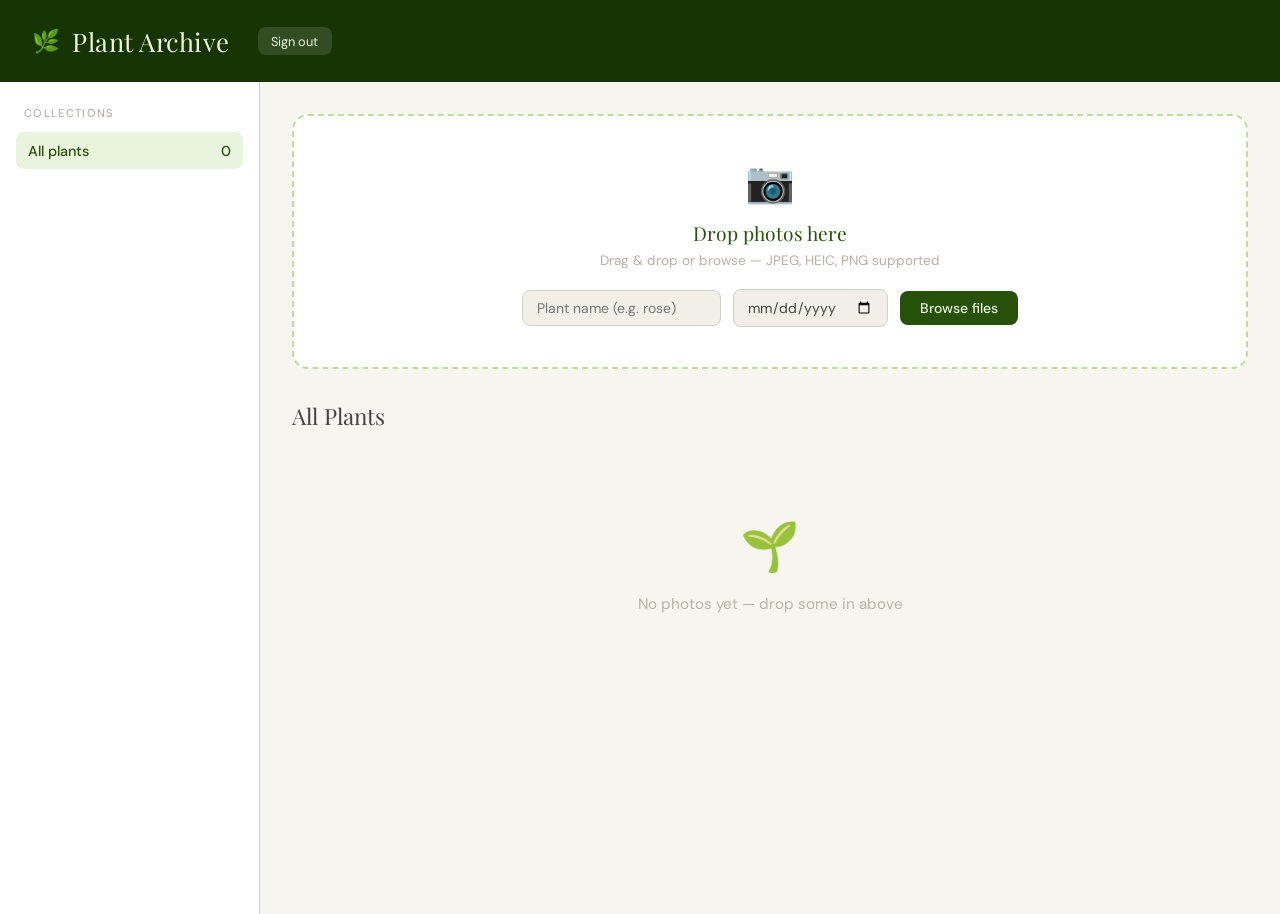
==== static/index.html @ 4b5dc982 "Create plant website - Created website that reads photo metadata, specifically exif data and determi" ====
<!DOCTYPE html>
<html lang="en">
<head>
  <meta charset="UTF-8" />
  <meta name="viewport" content="width=device-width, initial-scale=1.0" />
  <title>Plant Archive</title>
  <link rel="preconnect" href="https://fonts.googleapis.com">
  <link href="https://fonts.googleapis.com/css2?family=Playfair+Display:wght@400;500&family=DM+Sans:wght@300;400;500&display=swap" rel="stylesheet">
  <style>
    *, *::before, *::after { box-sizing: border-box; margin: 0; padding: 0; }

    :root {
      --green-50: #EAF3DE;
      --green-100: #C0DD97;
      --green-200: #97C459;
      --green-600: #3B6D11;
      --green-800: #27500A;
      --green-900: #173404;
      --amber-50: #FAEEDA;
      --amber-400: #BA7517;
      --gray-50: #F1EFE8;
      --gray-100: #D3D1C7;
      --gray-200: #B4B2A9;
      --gray-600: #5F5E5A;
      --gray-800: #444441;
      --teal-50: #E1F5EE;
      --teal-600: #0F6E56;
      --teal-800: #085041;
    }

    body {
      font-family: 'DM Sans', sans-serif;
      background: #f7f5f0;
      color: var(--gray-800);
      min-height: 100vh;
    }

    header {
      background: var(--green-900);
      padding: 1.5rem 2rem;
      display: flex;
      align-items: center;
      gap: 1rem;
    }

    header h1 {
      font-family: 'Playfair Display', serif;
      font-size: 1.6rem;
      font-weight: 400;
      color: var(--green-50);
      letter-spacing: 0.02em;
    }

    header .leaf {
      font-size: 1.4rem;
    }

    .layout {
      display: grid;
      grid-template-columns: 260px 1fr;
      min-height: calc(100vh - 68px);
    }

    /* Sidebar */
    .sidebar {
      background: white;
      border-right: 1px solid var(--gray-100);
      padding: 1.5rem 1rem;
    }

    .sidebar h2 {
      font-size: 0.7rem;
      font-weight: 500;
      letter-spacing: 0.12em;
      text-transform: uppercase;
      color: var(--gray-200);
      padding: 0 0.5rem;
      margin-bottom: 0.75rem;
    }

    .plant-item {
      display: flex;
      align-items: center;
      justify-content: space-between;
      padding: 0.6rem 0.75rem;
      border-radius: 8px;
      cursor: pointer;
      transition: background 0.15s;
      font-size: 0.9rem;
    }

    .plant-item:hover { background: var(--green-50); }
    .plant-item.active { background: var(--green-50); color: var(--green-800); font-weight: 500; }

    .plant-item .count {
      font-size: 0.75rem;
      color: var(--gray-200);
      background: var(--gray-50);
      padding: 2px 8px;
      border-radius: 20px;
    }

    .plant-item.active .count {
      background: var(--green-100);
      color: var(--green-800);
    }

    .all-btn {
      width: 100%;
      text-align: left;
      display: flex;
      align-items: center;
      justify-content: space-between;
      padding: 0.6rem 0.75rem;
      border-radius: 8px;
      cursor: pointer;
      font-size: 0.9rem;
      font-weight: 500;
      background: none;
      border: none;
      color: var(--gray-800);
      font-family: inherit;
      margin-bottom: 0.5rem;
      transition: background 0.15s;
    }
    .all-btn:hover { background: var(--gray-50); }
    .all-btn.active { background: var(--green-50); color: var(--green-800); }

    /* Main content */
    .main {
      padding: 2rem;
    }

    /* Upload zone */
    .upload-section {
      background: white;
      border: 2px dashed var(--green-100);
      border-radius: 16px;
      padding: 2.5rem;
      text-align: center;
      margin-bottom: 2rem;
      transition: border-color 0.2s, background 0.2s;
      cursor: pointer;
    }

    .upload-section.dragover {
      border-color: var(--green-600);
      background: var(--green-50);
    }

    .upload-icon { font-size: 2.5rem; margin-bottom: 0.75rem; }

    .upload-section h3 {
      font-family: 'Playfair Display', serif;
      font-size: 1.2rem;
      font-weight: 400;
      color: var(--green-800);
      margin-bottom: 0.4rem;
    }

    .upload-section p {
      font-size: 0.85rem;
      color: var(--gray-200);
      margin-bottom: 1.25rem;
    }

    .upload-controls {
      display: flex;
      gap: 0.75rem;
      justify-content: center;
      flex-wrap: wrap;
      align-items: center;
    }

    .upload-controls input[type="text"],
    .upload-controls input[type="date"] {
      padding: 0.5rem 0.85rem;
      border: 1px solid var(--gray-100);
      border-radius: 8px;
      font-family: inherit;
      font-size: 0.875rem;
      color: var(--gray-800);
      background: var(--gray-50);
      outline: none;
      transition: border-color 0.15s;
    }

    .upload-controls input:focus { border-color: var(--green-200); background: white; }

    .upload-controls label.btn {
      padding: 0.5rem 1.25rem;
      background: var(--green-800);
      color: var(--green-50);
      border-radius: 8px;
      font-size: 0.875rem;
      font-weight: 500;
      cursor: pointer;
      transition: background 0.15s;
    }

    .upload-controls label.btn:hover { background: var(--green-900); }
    #file-input { display: none; }

    /* Date missing warning */
    .date-warning {
      display: none;
      background: var(--amber-50);
      border: 1px solid #EF9F27;
      border-radius: 8px;
      padding: 0.75rem 1rem;
      font-size: 0.85rem;
      color: var(--amber-400);
      margin-top: 0.75rem;
    }

    /* Toast */
    #toast {
      position: fixed;
      bottom: 2rem;
      right: 2rem;
      background: var(--green-800);
      color: var(--green-50);
      padding: 0.75rem 1.25rem;
      border-radius: 10px;
      font-size: 0.875rem;
      opacity: 0;
      transform: translateY(10px);
      transition: opacity 0.25s, transform 0.25s;
      pointer-events: none;
      z-index: 100;
      max-width: 320px;
    }

    #toast.show { opacity: 1; transform: translateY(0); }
    #toast.error { background: #A32D2D; }

    /* Photo grid */
    .grid-header {
      display: flex;
      align-items: baseline;
      gap: 1rem;
      margin-bottom: 1.25rem;
    }

    .grid-header h2 {
      font-family: 'Playfair Display', serif;
      font-size: 1.4rem;
      font-weight: 400;
      text-transform: capitalize;
    }

    .grid-header .meta {
      font-size: 0.8rem;
      color: var(--gray-200);
    }

    .photo-grid {
      display: grid;
      grid-template-columns: repeat(auto-fill, minmax(180px, 1fr));
      gap: 1rem;
    }

    .photo-card {
      background: white;
      border-radius: 12px;
      overflow: hidden;
      border: 1px solid var(--gray-100);
      transition: transform 0.15s, box-shadow 0.15s;
    }

    .photo-card:hover {
      transform: translateY(-2px);
      box-shadow: 0 6px 20px rgba(23, 52, 4, 0.1);
    }

    .photo-card img {
      width: 100%;
      aspect-ratio: 1;
      object-fit: cover;
      display: block;
    }

    .photo-card .photo-info {
      padding: 0.6rem 0.75rem;
    }

    .photo-card .photo-date {
      font-size: 0.8rem;
      font-weight: 500;
      color: var(--green-800);
    }

    .photo-card .photo-plant {
      font-size: 0.75rem;
      color: var(--gray-200);
      text-transform: capitalize;
      margin-top: 2px;
    }

    .no-exif-badge {
      display: inline-block;
      font-size: 0.65rem;
      background: var(--amber-50);
      color: var(--amber-400);
      border-radius: 4px;
      padding: 1px 6px;
      margin-top: 3px;
    }

    .empty-state {
      text-align: center;
      padding: 4rem 2rem;
      color: var(--gray-200);
    }

    .empty-state .icon { font-size: 3rem; margin-bottom: 1rem; }
    .empty-state p { font-size: 0.95rem; }

    /* Upload progress */
    .uploading-overlay {
      display: none;
      position: fixed;
      inset: 0;
      background: rgba(23,52,4,0.35);
      z-index: 200;
      align-items: center;
      justify-content: center;
    }

    .uploading-overlay.show { display: flex; }

    .uploading-box {
      background: white;
      border-radius: 16px;
      padding: 2rem 2.5rem;
      text-align: center;
      font-family: 'Playfair Display', serif;
      font-size: 1.1rem;
      color: var(--green-800);
    }

    .spinner {
      width: 32px;
      height: 32px;
      border: 3px solid var(--green-100);
      border-top-color: var(--green-600);
      border-radius: 50%;
      animation: spin 0.8s linear infinite;
      margin: 0 auto 1rem;
    }

    @keyframes spin { to { transform: rotate(360deg); } }
  </style>
</head>
<body>

<header>
  <div style="display:flex;align-items:center;gap:0.75rem;">
    <span class="leaf">🌿</span>
    <h1>Plant Archive</h1>
  </div>
  <div style="display:flex;align-items:center;gap:0.75rem;">
    <span id="username-display" style="font-size:0.8rem;color:rgba(234,243,222,0.6);"></span>
    <button onclick="doLogout()" style="background:rgba(255,255,255,0.12);border:none;color:#EAF3DE;padding:0.35rem 0.85rem;border-radius:8px;font-family:inherit;font-size:0.8rem;cursor:pointer;">Sign out</button>
  </div>
</header>

<div class="layout">
  <aside class="sidebar">
    <h2>Collections</h2>
    <button class="all-btn active" onclick="loadAll(this)">
      All plants <span id="total-count" class="count">0</span>
    </button>
    <div id="plant-list"></div>
  </aside>

  <main class="main">
    <!-- Upload zone -->
    <div class="upload-section" id="drop-zone">
      <div class="upload-icon">📷</div>
      <h3>Drop photos here</h3>
      <p>Drag & drop or browse — JPEG, HEIC, PNG supported</p>
      <div class="upload-controls">
        <input type="text" id="plant-input" placeholder="Plant name (e.g. rose)" />
        <input type="date" id="manual-date" title="Only needed if photo has no EXIF date" />
        <label class="btn" for="file-input">Browse files</label>
        <input type="file" id="file-input" multiple accept=".jpg,.jpeg,.png,.heic,.heif,.tiff" />
      </div>
      <div class="date-warning" id="date-warning">
        ⚠ No EXIF date found in one or more photos. Please set the date above before uploading.
      </div>
    </div>

    <!-- Gallery -->
    <div class="grid-header">
      <h2 id="gallery-title">All plants</h2>
      <span class="meta" id="gallery-meta"></span>
    </div>
    <div class="photo-grid" id="photo-grid"></div>
    <div class="empty-state" id="empty-state">
      <div class="icon">🌱</div>
      <p>No photos yet — drop some in above</p>
    </div>
  </main>
</div>

<!-- Upload spinner -->
<div class="uploading-overlay" id="uploading-overlay">
  <div class="uploading-box">
    <div class="spinner"></div>
    Processing photos...
  </div>
</div>

<div id="toast"></div>

<script>
  const dropZone = document.getElementById('drop-zone');
  const fileInput = document.getElementById('file-input');
  const plantInput = document.getElementById('plant-input');
  const manualDate = document.getElementById('manual-date');
  const photoGrid = document.getElementById('photo-grid');
  const emptyState = document.getElementById('empty-state');
  const plantList = document.getElementById('plant-list');
  const galleryTitle = document.getElementById('gallery-title');
  const galleryMeta = document.getElementById('gallery-meta');
  const totalCount = document.getElementById('total-count');
  const uploadingOverlay = document.getElementById('uploading-overlay');

  let currentPlantId = null;

  // ── Drag & drop ───────────────────────────────────────────────────────────
  dropZone.addEventListener('dragover', e => { e.preventDefault(); dropZone.classList.add('dragover'); });
  dropZone.addEventListener('dragleave', () => dropZone.classList.remove('dragover'));
  dropZone.addEventListener('drop', e => {
    e.preventDefault();
    dropZone.classList.remove('dragover');
    handleFiles(Array.from(e.dataTransfer.files));
  });

  fileInput.addEventListener('change', () => handleFiles(Array.from(fileInput.files)));

  // ── Upload handler ────────────────────────────────────────────────────────
  async function handleFiles(files) {
    const plant = plantInput.value.trim();
    if (!plant) { showToast('Please enter a plant name first', true); return; }
    if (!files.length) return;

    uploadingOverlay.classList.add('show');
    let successCount = 0;
    let noDateFiles = [];

    for (const file of files) {
      const formData = new FormData();
      formData.append('file', file);
      formData.append('plant', plant);
      if (manualDate.value) formData.append('date', manualDate.value);

      try {
        const res = await fetch('/api/upload', { method: 'POST', body: formData });
        const data = await res.json();

        if (res.status === 422 && data.error === 'no_date') {
          noDateFiles.push(file.name);
        } else if (data.success) {
          successCount++;
        } else {
          showToast(`Error: ${data.error}`, true);
        }
      } catch (err) {
        showToast('Upload failed — is the server running?', true);
      }
    }

    uploadingOverlay.classList.remove('show');

    if (noDateFiles.length) {
      document.getElementById('date-warning').style.display = 'block';
      showToast(`Set the date above and retry: ${noDateFiles.join(', ')}`, true);
    } else {
      document.getElementById('date-warning').style.display = 'none';
    }

    if (successCount) {
      showToast(`${successCount} photo${successCount > 1 ? 's' : ''} archived`);
      fileInput.value = '';
      await loadSidebar();
      if (currentPlantId) {
        loadPlantPhotos(currentPlantId, plant);
      } else {
        loadAll();
      }
    }
  }

  // ── Load sidebar plants ───────────────────────────────────────────────────
  async function loadSidebar() {
    const plants = await fetch('/api/plants').then(r => r.json());
    const total = plants.reduce((s, p) => s + p.photo_count, 0);
    totalCount.textContent = total;

    plantList.innerHTML = plants.map(p => `
      <div class="plant-item" onclick="loadPlantPhotos(${p.id}, '${p.name}', this)">
        <span>${p.name}</span>
        <span class="count">${p.photo_count}</span>
      </div>
    `).join('');
  }

  // ── Load all photos ───────────────────────────────────────────────────────
  async function loadAll(btn) {
    currentPlantId = null;
    galleryTitle.textContent = 'All plants';
    document.querySelectorAll('.plant-item').forEach(el => el.classList.remove('active'));
    document.querySelector('.all-btn').classList.add('active');

    const photos = await fetch('/api/photos').then(r => r.json());
    galleryMeta.textContent = `${photos.length} photo${photos.length !== 1 ? 's' : ''}`;
    renderPhotos(photos);
  }

  // ── Load photos for one plant ─────────────────────────────────────────────
  async function loadPlantPhotos(plantId, plantName, el) {
    currentPlantId = plantId;
    galleryTitle.textContent = plantName;
    document.querySelectorAll('.plant-item').forEach(i => i.classList.remove('active'));
    document.querySelector('.all-btn').classList.remove('active');
    if (el) el.classList.add('active');

    const photos = await fetch(`/api/plants/${plantId}/photos`).then(r => r.json());
    galleryMeta.textContent = `${photos.length} photo${photos.length !== 1 ? 's' : ''}`;
    renderPhotos(photos);
  }

  // ── Render photo grid ─────────────────────────────────────────────────────
  function renderPhotos(photos) {
    if (!photos.length) {
      photoGrid.innerHTML = '';
      emptyState.style.display = 'block';
      return;
    }
    emptyState.style.display = 'none';

    photoGrid.innerHTML = photos.map(p => {
      const imgSrc = `/uploads/${p.plant_name.replace(/ /g, '_')}/${p.stored_filename}`;
      const date = p.date_taken
        ? new Date(p.date_taken + 'T00:00:00').toLocaleDateString('en-US', { month: 'short', day: 'numeric', year: 'numeric' })
        : 'Unknown date';

      return `
        <div class="photo-card">
          <img src="${imgSrc}" alt="${p.plant_name}" loading="lazy"
               onerror="this.style.background='#EAF3DE';this.style.height='180px'">
          <div class="photo-info">
            <div class="photo-date">${date}</div>
            <div class="photo-plant">${p.plant_name}</div>
            ${!p.exif_found ? '<span class="no-exif-badge">date entered manually</span>' : ''}
          </div>
        </div>
      `;
    }).join('');
  }

  // ── Toast ─────────────────────────────────────────────────────────────────
  function showToast(msg, isError = false) {
    const toast = document.getElementById('toast');
    toast.textContent = msg;
    toast.className = 'show' + (isError ? ' error' : '');
    clearTimeout(toast._t);
    toast._t = setTimeout(() => toast.className = '', 3500);
  }

  // ── Auth ──────────────────────────────────────────────────────────────────
  async function checkAuth() {
    const res = await fetch('/api/me');
    if (res.status === 401) { window.location.href = '/'; return; }
    const user = await res.json();
    document.getElementById('username-display').textContent = user.username;
  }

  async function doLogout() {
    await fetch('/api/logout', { method: 'POST' });
    window.location.href = '/';
  }

  // ── Init ──────────────────────────────────────────────────────────────────
  checkAuth();
  loadSidebar();
  loadAll();
</script>
</body>
</html>
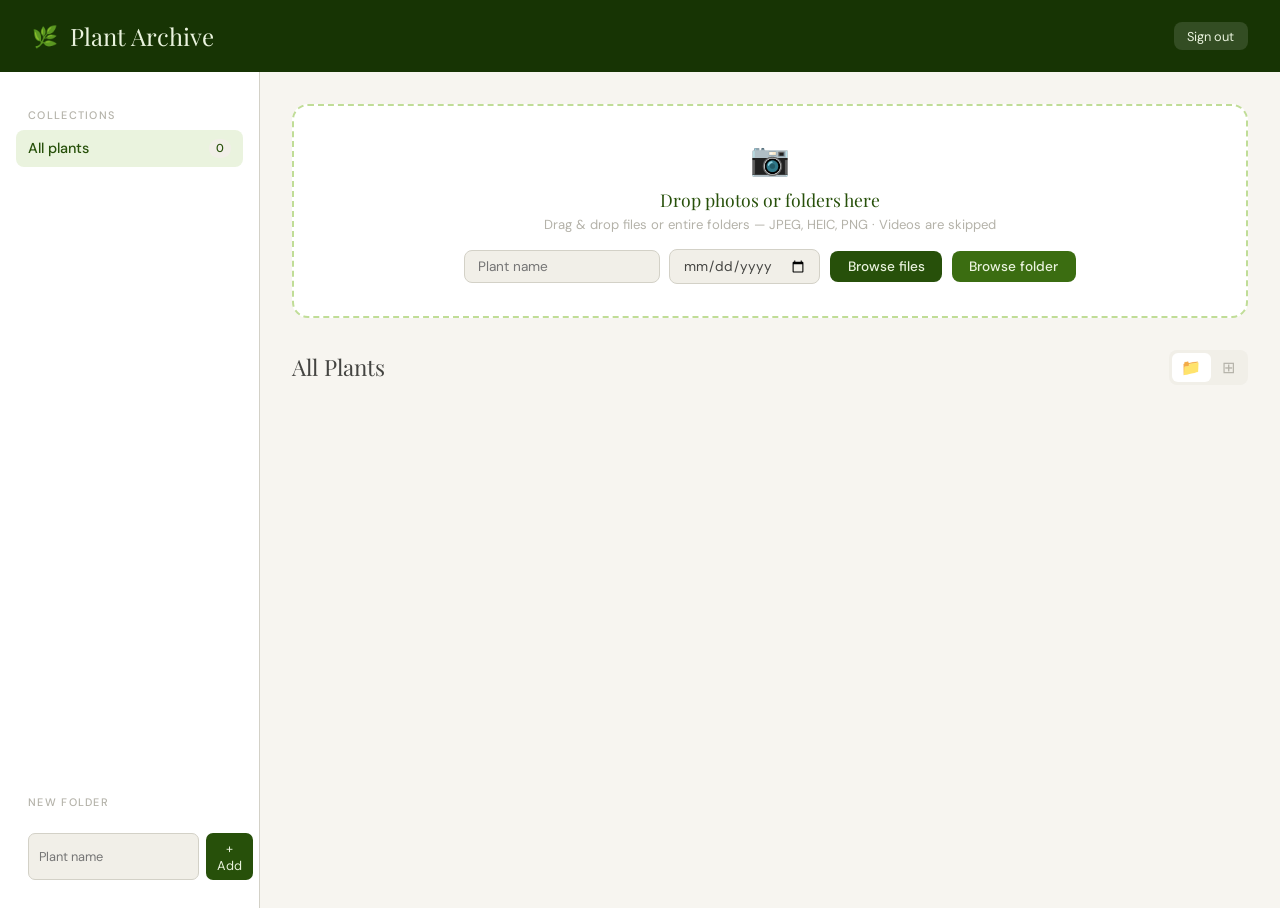
==== commit 4394f773: "Allow user to drop in folders of pictures - Folders allowed to be dropped in and all images uploaded" ====
--- a/static/index.html
+++ b/static/index.html
@@ -23,9 +23,6 @@
       --gray-200: #B4B2A9;
       --gray-600: #5F5E5A;
       --gray-800: #444441;
-      --teal-50: #E1F5EE;
-      --teal-600: #0F6E56;
-      --teal-800: #085041;
     }
 
     body {
@@ -37,72 +34,43 @@
 
     header {
       background: var(--green-900);
-      padding: 1.5rem 2rem;
+      padding: 1.25rem 2rem;
       display: flex;
       align-items: center;
-      gap: 1rem;
+      justify-content: space-between;
     }
 
     header h1 {
       font-family: 'Playfair Display', serif;
-      font-size: 1.6rem;
+      font-size: 1.5rem;
       font-weight: 400;
       color: var(--green-50);
-      letter-spacing: 0.02em;
-    }
-
-    header .leaf {
-      font-size: 1.4rem;
     }
 
     .layout {
       display: grid;
       grid-template-columns: 260px 1fr;
-      min-height: calc(100vh - 68px);
-    }
-
-    /* Sidebar */
+      min-height: calc(100vh - 64px);
+    }
+
+    /* ── Sidebar ── */
     .sidebar {
       background: white;
       border-right: 1px solid var(--gray-100);
-      padding: 1.5rem 1rem;
-    }
-
-    .sidebar h2 {
-      font-size: 0.7rem;
+      padding: 1.25rem 1rem;
+      display: flex;
+      flex-direction: column;
+      gap: 0.25rem;
+    }
+
+    .sidebar-section-label {
+      font-size: 0.68rem;
       font-weight: 500;
       letter-spacing: 0.12em;
       text-transform: uppercase;
       color: var(--gray-200);
-      padding: 0 0.5rem;
-      margin-bottom: 0.75rem;
-    }
-
-    .plant-item {
-      display: flex;
-      align-items: center;
-      justify-content: space-between;
-      padding: 0.6rem 0.75rem;
-      border-radius: 8px;
-      cursor: pointer;
-      transition: background 0.15s;
-      font-size: 0.9rem;
-    }
-
-    .plant-item:hover { background: var(--green-50); }
-    .plant-item.active { background: var(--green-50); color: var(--green-800); font-weight: 500; }
-
-    .plant-item .count {
-      font-size: 0.75rem;
-      color: var(--gray-200);
-      background: var(--gray-50);
-      padding: 2px 8px;
-      border-radius: 20px;
-    }
-
-    .plant-item.active .count {
-      background: var(--green-100);
-      color: var(--green-800);
+      padding: 0.5rem 0.75rem 0.25rem;
+      margin-top: 0.5rem;
     }
 
     .all-btn {
@@ -111,7 +79,7 @@
       display: flex;
       align-items: center;
       justify-content: space-between;
-      padding: 0.6rem 0.75rem;
+      padding: 0.55rem 0.75rem;
       border-radius: 8px;
       cursor: pointer;
       font-size: 0.9rem;
@@ -120,235 +88,325 @@
       border: none;
       color: var(--gray-800);
       font-family: inherit;
-      margin-bottom: 0.5rem;
       transition: background 0.15s;
     }
     .all-btn:hover { background: var(--gray-50); }
     .all-btn.active { background: var(--green-50); color: var(--green-800); }
 
-    /* Main content */
-    .main {
-      padding: 2rem;
-    }
-
-    /* Upload zone */
+    .plant-item {
+      display: flex;
+      align-items: center;
+      justify-content: space-between;
+      padding: 0.55rem 0.75rem;
+      border-radius: 8px;
+      cursor: pointer;
+      transition: background 0.15s;
+      font-size: 0.875rem;
+      gap: 0.5rem;
+    }
+    .plant-item:hover { background: var(--green-50); }
+    .plant-item.active { background: var(--green-50); color: var(--green-800); font-weight: 500; }
+
+    .plant-item .plant-label { flex: 1; text-transform: capitalize; }
+
+    .plant-item .count {
+      font-size: 0.72rem;
+      color: var(--gray-200);
+      background: var(--gray-50);
+      padding: 2px 7px;
+      border-radius: 20px;
+      flex-shrink: 0;
+    }
+    .plant-item.active .count { background: var(--green-100); color: var(--green-800); }
+
+    /* drag-over highlight on sidebar plant items */
+    .plant-item.drag-target {
+      background: var(--green-50);
+      outline: 2px dashed var(--green-600);
+    }
+
+    /* new folder row */
+    .new-folder-row {
+      display: flex;
+      gap: 0.4rem;
+      padding: 0.5rem 0.75rem;
+      margin-top: 0.5rem;
+    }
+    .new-folder-row input {
+      flex: 1;
+      padding: 0.4rem 0.6rem;
+      border: 1px solid var(--gray-100);
+      border-radius: 7px;
+      font-family: inherit;
+      font-size: 0.8rem;
+      outline: none;
+      background: var(--gray-50);
+    }
+    .new-folder-row input:focus { border-color: var(--green-200); background: white; }
+    .new-folder-row button {
+      padding: 0.4rem 0.7rem;
+      background: var(--green-800);
+      color: var(--green-50);
+      border: none;
+      border-radius: 7px;
+      font-size: 0.8rem;
+      cursor: pointer;
+      font-family: inherit;
+    }
+    .new-folder-row button:hover { background: var(--green-900); }
+
+    /* ── Main ── */
+    .main { padding: 2rem; }
+
+    /* View toggle */
+    .view-bar {
+      display: flex;
+      align-items: center;
+      justify-content: space-between;
+      margin-bottom: 1.5rem;
+    }
+
+    .view-bar h2 {
+      font-family: 'Playfair Display', serif;
+      font-size: 1.4rem;
+      font-weight: 400;
+      text-transform: capitalize;
+    }
+
+    .view-bar .right { display: flex; align-items: center; gap: 1rem; }
+    .view-bar .meta { font-size: 0.8rem; color: var(--gray-200); }
+
+    .view-toggle {
+      display: flex;
+      background: var(--gray-50);
+      border-radius: 8px;
+      padding: 3px;
+      gap: 2px;
+    }
+    .view-toggle button {
+      border: none;
+      background: none;
+      padding: 0.3rem 0.6rem;
+      border-radius: 6px;
+      cursor: pointer;
+      font-size: 1rem;
+      transition: background 0.15s;
+      color: var(--gray-200);
+    }
+    .view-toggle button.active { background: white; color: var(--gray-800); }
+
+    /* ── Upload zone ── */
     .upload-section {
       background: white;
       border: 2px dashed var(--green-100);
       border-radius: 16px;
-      padding: 2.5rem;
+      padding: 2rem;
       text-align: center;
       margin-bottom: 2rem;
       transition: border-color 0.2s, background 0.2s;
-      cursor: pointer;
-    }
-
-    .upload-section.dragover {
-      border-color: var(--green-600);
-      background: var(--green-50);
-    }
-
-    .upload-icon { font-size: 2.5rem; margin-bottom: 0.75rem; }
-
+    }
+    .upload-section.dragover { border-color: var(--green-600); background: var(--green-50); }
+    .upload-icon { font-size: 2rem; margin-bottom: 0.5rem; }
     .upload-section h3 {
       font-family: 'Playfair Display', serif;
-      font-size: 1.2rem;
+      font-size: 1.1rem;
       font-weight: 400;
       color: var(--green-800);
-      margin-bottom: 0.4rem;
-    }
-
-    .upload-section p {
-      font-size: 0.85rem;
-      color: var(--gray-200);
-      margin-bottom: 1.25rem;
-    }
+      margin-bottom: 0.3rem;
+    }
+    .upload-section p { font-size: 0.82rem; color: var(--gray-200); margin-bottom: 1rem; }
 
     .upload-controls {
       display: flex;
-      gap: 0.75rem;
+      gap: 0.6rem;
       justify-content: center;
       flex-wrap: wrap;
       align-items: center;
     }
-
     .upload-controls input[type="text"],
     .upload-controls input[type="date"] {
-      padding: 0.5rem 0.85rem;
+      padding: 0.45rem 0.8rem;
       border: 1px solid var(--gray-100);
       border-radius: 8px;
       font-family: inherit;
-      font-size: 0.875rem;
+      font-size: 0.85rem;
       color: var(--gray-800);
       background: var(--gray-50);
       outline: none;
       transition: border-color 0.15s;
     }
-
     .upload-controls input:focus { border-color: var(--green-200); background: white; }
-
     .upload-controls label.btn {
-      padding: 0.5rem 1.25rem;
+      padding: 0.45rem 1.1rem;
       background: var(--green-800);
       color: var(--green-50);
       border-radius: 8px;
-      font-size: 0.875rem;
+      font-size: 0.85rem;
       font-weight: 500;
       cursor: pointer;
-      transition: background 0.15s;
-    }
-
+    }
     .upload-controls label.btn:hover { background: var(--green-900); }
-    #file-input { display: none; }
-
-    /* Date missing warning */
+    #file-input, #folder-input { display: none; }
+
     .date-warning {
       display: none;
       background: var(--amber-50);
       border: 1px solid #EF9F27;
       border-radius: 8px;
-      padding: 0.75rem 1rem;
-      font-size: 0.85rem;
+      padding: 0.6rem 0.9rem;
+      font-size: 0.82rem;
       color: var(--amber-400);
       margin-top: 0.75rem;
     }
 
-    /* Toast */
+    /* ── Folder grid view ── */
+    .folder-grid {
+      display: grid;
+      grid-template-columns: repeat(auto-fill, minmax(140px, 1fr));
+      gap: 1rem;
+    }
+
+    .folder-card {
+      background: white;
+      border: 1px solid var(--gray-100);
+      border-radius: 14px;
+      padding: 1.25rem 1rem 1rem;
+      text-align: center;
+      cursor: pointer;
+      transition: transform 0.15s, box-shadow 0.15s, border-color 0.15s;
+    }
+    .folder-card:hover { transform: translateY(-2px); box-shadow: 0 4px 16px rgba(23,52,4,0.08); }
+    .folder-card.drag-target { border-color: var(--green-600); background: var(--green-50); outline: 2px dashed var(--green-600); }
+
+    .folder-icon { font-size: 2.5rem; display: block; margin-bottom: 0.5rem; }
+    .folder-name { font-size: 0.85rem; font-weight: 500; text-transform: capitalize; color: var(--gray-800); }
+    .folder-count { font-size: 0.72rem; color: var(--gray-200); margin-top: 3px; }
+
+    /* ── Photo grid view ── */
+    .photo-grid {
+      display: grid;
+      grid-template-columns: repeat(auto-fill, minmax(175px, 1fr));
+      gap: 1rem;
+    }
+
+    .photo-card {
+      background: white;
+      border-radius: 12px;
+      overflow: hidden;
+      border: 1px solid var(--gray-100);
+      transition: transform 0.15s, box-shadow 0.15s;
+      cursor: pointer;
+    }
+    .photo-card:hover { transform: translateY(-2px); box-shadow: 0 6px 20px rgba(23,52,4,0.1); }
+    .photo-card img {
+      width: 100%;
+      aspect-ratio: 1;
+      object-fit: cover;
+      display: block;
+    }
+    .photo-card .photo-info { padding: 0.55rem 0.7rem; }
+    .photo-card .photo-date { font-size: 0.8rem; font-weight: 500; color: var(--green-800); }
+    .photo-card .photo-plant { font-size: 0.72rem; color: var(--gray-200); text-transform: capitalize; margin-top: 2px; }
+    .no-exif-badge {
+      display: inline-block;
+      font-size: 0.62rem;
+      background: var(--amber-50);
+      color: var(--amber-400);
+      border-radius: 4px;
+      padding: 1px 5px;
+      margin-top: 3px;
+    }
+
+    /* ── Lightbox ── */
+    .lightbox {
+      display: none;
+      position: fixed;
+      inset: 0;
+      background: rgba(0,0,0,0.88);
+      z-index: 200;
+      align-items: center;
+      justify-content: center;
+      flex-direction: column;
+    }
+    .lightbox.show { display: flex; }
+    .lightbox img {
+      max-width: 88vw;
+      max-height: 80vh;
+      object-fit: contain;
+      border-radius: 10px;
+    }
+    .lb-close {
+      position: absolute;
+      top: 1.5rem; right: 1.5rem;
+      background: rgba(255,255,255,0.12);
+      border: none; color: white;
+      width: 38px; height: 38px;
+      border-radius: 50%; font-size: 1.2rem;
+      cursor: pointer; display: flex;
+      align-items: center; justify-content: center;
+    }
+    .lb-meta { margin-top: 1rem; text-align: center; }
+    .lb-date { font-family: 'Playfair Display', serif; font-size: 1.1rem; color: white; }
+    .lb-plant { font-size: 0.8rem; color: rgba(255,255,255,0.5); text-transform: capitalize; margin-top: 3px; }
+    .lb-nav { display: flex; gap: 1rem; margin-top: 1rem; }
+    .lb-nav button {
+      background: rgba(255,255,255,0.12); border: none; color: white;
+      width: 42px; height: 42px; border-radius: 50%; font-size: 1.1rem;
+      cursor: pointer;
+    }
+
+    /* ── Empty state ── */
+    .empty-state {
+      text-align: center;
+      padding: 4rem 2rem;
+      color: var(--gray-200);
+    }
+    .empty-state .icon { font-size: 2.5rem; margin-bottom: 0.75rem; }
+    .empty-state p { font-size: 0.9rem; }
+
+    /* ── Toast ── */
     #toast {
       position: fixed;
-      bottom: 2rem;
-      right: 2rem;
+      bottom: 2rem; right: 2rem;
       background: var(--green-800);
       color: var(--green-50);
-      padding: 0.75rem 1.25rem;
+      padding: 0.7rem 1.2rem;
       border-radius: 10px;
       font-size: 0.875rem;
       opacity: 0;
       transform: translateY(10px);
       transition: opacity 0.25s, transform 0.25s;
       pointer-events: none;
-      z-index: 100;
+      z-index: 300;
       max-width: 320px;
     }
-
     #toast.show { opacity: 1; transform: translateY(0); }
     #toast.error { background: #A32D2D; }
-
-    /* Photo grid */
-    .grid-header {
-      display: flex;
-      align-items: baseline;
-      gap: 1rem;
-      margin-bottom: 1.25rem;
-    }
-
-    .grid-header h2 {
-      font-family: 'Playfair Display', serif;
-      font-size: 1.4rem;
-      font-weight: 400;
-      text-transform: capitalize;
-    }
-
-    .grid-header .meta {
-      font-size: 0.8rem;
-      color: var(--gray-200);
-    }
-
-    .photo-grid {
-      display: grid;
-      grid-template-columns: repeat(auto-fill, minmax(180px, 1fr));
-      gap: 1rem;
-    }
-
-    .photo-card {
-      background: white;
-      border-radius: 12px;
-      overflow: hidden;
-      border: 1px solid var(--gray-100);
-      transition: transform 0.15s, box-shadow 0.15s;
-    }
-
-    .photo-card:hover {
-      transform: translateY(-2px);
-      box-shadow: 0 6px 20px rgba(23, 52, 4, 0.1);
-    }
-
-    .photo-card img {
-      width: 100%;
-      aspect-ratio: 1;
-      object-fit: cover;
-      display: block;
-    }
-
-    .photo-card .photo-info {
-      padding: 0.6rem 0.75rem;
-    }
-
-    .photo-card .photo-date {
-      font-size: 0.8rem;
-      font-weight: 500;
-      color: var(--green-800);
-    }
-
-    .photo-card .photo-plant {
-      font-size: 0.75rem;
-      color: var(--gray-200);
-      text-transform: capitalize;
-      margin-top: 2px;
-    }
-
-    .no-exif-badge {
-      display: inline-block;
-      font-size: 0.65rem;
-      background: var(--amber-50);
-      color: var(--amber-400);
-      border-radius: 4px;
-      padding: 1px 6px;
-      margin-top: 3px;
-    }
-
-    .empty-state {
-      text-align: center;
-      padding: 4rem 2rem;
-      color: var(--gray-200);
-    }
-
-    .empty-state .icon { font-size: 3rem; margin-bottom: 1rem; }
-    .empty-state p { font-size: 0.95rem; }
-
-    /* Upload progress */
+    #toast.warn { background: var(--amber-400); }
+
+    /* ── Upload spinner ── */
     .uploading-overlay {
       display: none;
-      position: fixed;
-      inset: 0;
-      background: rgba(23,52,4,0.35);
-      z-index: 200;
-      align-items: center;
-      justify-content: center;
-    }
-
+      position: fixed; inset: 0;
+      background: rgba(23,52,4,0.3);
+      z-index: 250;
+      align-items: center; justify-content: center;
+    }
     .uploading-overlay.show { display: flex; }
-
     .uploading-box {
-      background: white;
-      border-radius: 16px;
-      padding: 2rem 2.5rem;
-      text-align: center;
+      background: white; border-radius: 16px;
+      padding: 2rem 2.5rem; text-align: center;
       font-family: 'Playfair Display', serif;
-      font-size: 1.1rem;
-      color: var(--green-800);
-    }
-
+      font-size: 1.05rem; color: var(--green-800);
+    }
     .spinner {
-      width: 32px;
-      height: 32px;
+      width: 30px; height: 30px;
       border: 3px solid var(--green-100);
       border-top-color: var(--green-600);
       border-radius: 50%;
       animation: spin 0.8s linear infinite;
       margin: 0 auto 1rem;
     }
-
     @keyframes spin { to { transform: rotate(360deg); } }
   </style>
 </head>
@@ -356,55 +414,88 @@
 
 <header>
   <div style="display:flex;align-items:center;gap:0.75rem;">
-    <span class="leaf">🌿</span>
+    <span style="font-size:1.3rem">🌿</span>
     <h1>Plant Archive</h1>
   </div>
   <div style="display:flex;align-items:center;gap:0.75rem;">
-    <span id="username-display" style="font-size:0.8rem;color:rgba(234,243,222,0.6);"></span>
+    <span id="username-display" style="font-size:0.8rem;color:rgba(234,243,222,0.55);"></span>
     <button onclick="doLogout()" style="background:rgba(255,255,255,0.12);border:none;color:#EAF3DE;padding:0.35rem 0.85rem;border-radius:8px;font-family:inherit;font-size:0.8rem;cursor:pointer;">Sign out</button>
   </div>
 </header>
 
 <div class="layout">
+  <!-- Sidebar -->
   <aside class="sidebar">
-    <h2>Collections</h2>
-    <button class="all-btn active" onclick="loadAll(this)">
-      All plants <span id="total-count" class="count">0</span>
+    <div class="sidebar-section-label">Collections</div>
+    <button class="all-btn active" onclick="showAllFolders(this)">
+      All plants <span id="total-count" class="count" style="font-size:0.72rem;background:#F1EFE8;padding:2px 7px;border-radius:20px;">0</span>
     </button>
     <div id="plant-list"></div>
+
+    <div class="sidebar-section-label" style="margin-top:auto;">New folder</div>
+    <div class="new-folder-row">
+      <input type="text" id="new-folder-input" placeholder="Plant name" />
+      <button onclick="createFolder()">+ Add</button>
+    </div>
   </aside>
 
+  <!-- Main -->
   <main class="main">
+
     <!-- Upload zone -->
     <div class="upload-section" id="drop-zone">
       <div class="upload-icon">📷</div>
-      <h3>Drop photos here</h3>
-      <p>Drag & drop or browse — JPEG, HEIC, PNG supported</p>
+      <h3>Drop photos or folders here</h3>
+      <p>Drag & drop files or entire folders — JPEG, HEIC, PNG · Videos are skipped</p>
       <div class="upload-controls">
-        <input type="text" id="plant-input" placeholder="Plant name (e.g. rose)" />
+        <input type="text" id="plant-input" placeholder="Plant name" />
         <input type="date" id="manual-date" title="Only needed if photo has no EXIF date" />
         <label class="btn" for="file-input">Browse files</label>
+        <label class="btn" for="folder-input" style="background:var(--green-600);">Browse folder</label>
         <input type="file" id="file-input" multiple accept=".jpg,.jpeg,.png,.heic,.heif,.tiff" />
+        <input type="file" id="folder-input" multiple webkitdirectory />
       </div>
       <div class="date-warning" id="date-warning">
-        ⚠ No EXIF date found in one or more photos. Please set the date above before uploading.
+        ⚠ No EXIF date found in one or more photos. Set the date above and retry.
       </div>
     </div>
 
-    <!-- Gallery -->
-    <div class="grid-header">
+    <!-- View bar -->
+    <div class="view-bar">
       <h2 id="gallery-title">All plants</h2>
-      <span class="meta" id="gallery-meta"></span>
+      <div class="right">
+        <span class="meta" id="gallery-meta"></span>
+        <div class="view-toggle">
+          <button id="btn-folder-view" class="active" title="Folder view" onclick="setView('folders')">📁</button>
+          <button id="btn-photo-view" title="Photo view" onclick="setView('photos')">⊞</button>
+        </div>
+      </div>
     </div>
-    <div class="photo-grid" id="photo-grid"></div>
-    <div class="empty-state" id="empty-state">
+
+    <!-- Content area -->
+    <div id="content-area"></div>
+    <div class="empty-state" id="empty-state" style="display:none;">
       <div class="icon">🌱</div>
-      <p>No photos yet — drop some in above</p>
+      <p id="empty-msg">No plants yet — create a folder or drop some photos in above</p>
     </div>
+
   </main>
 </div>
 
-<!-- Upload spinner -->
+<!-- Lightbox -->
+<div class="lightbox" id="lightbox">
+  <button class="lb-close" onclick="closeLightbox()">✕</button>
+  <img id="lb-img" src="" alt="" />
+  <div class="lb-meta">
+    <div class="lb-date" id="lb-date"></div>
+    <div class="lb-plant" id="lb-plant"></div>
+  </div>
+  <div class="lb-nav">
+    <button onclick="lbNav(-1)">&#8592;</button>
+    <button onclick="lbNav(1)">&#8594;</button>
+  </div>
+</div>
+
 <div class="uploading-overlay" id="uploading-overlay">
   <div class="uploading-box">
     <div class="spinner"></div>
@@ -415,160 +506,14 @@
 <div id="toast"></div>
 
 <script>
-  const dropZone = document.getElementById('drop-zone');
-  const fileInput = document.getElementById('file-input');
-  const plantInput = document.getElementById('plant-input');
-  const manualDate = document.getElementById('manual-date');
-  const photoGrid = document.getElementById('photo-grid');
-  const emptyState = document.getElementById('empty-state');
-  const plantList = document.getElementById('plant-list');
-  const galleryTitle = document.getElementById('gallery-title');
-  const galleryMeta = document.getElementById('gallery-meta');
-  const totalCount = document.getElementById('total-count');
-  const uploadingOverlay = document.getElementById('uploading-overlay');
-
-  let currentPlantId = null;
-
-  // ── Drag & drop ───────────────────────────────────────────────────────────
-  dropZone.addEventListener('dragover', e => { e.preventDefault(); dropZone.classList.add('dragover'); });
-  dropZone.addEventListener('dragleave', () => dropZone.classList.remove('dragover'));
-  dropZone.addEventListener('drop', e => {
-    e.preventDefault();
-    dropZone.classList.remove('dragover');
-    handleFiles(Array.from(e.dataTransfer.files));
-  });
-
-  fileInput.addEventListener('change', () => handleFiles(Array.from(fileInput.files)));
-
-  // ── Upload handler ────────────────────────────────────────────────────────
-  async function handleFiles(files) {
-    const plant = plantInput.value.trim();
-    if (!plant) { showToast('Please enter a plant name first', true); return; }
-    if (!files.length) return;
-
-    uploadingOverlay.classList.add('show');
-    let successCount = 0;
-    let noDateFiles = [];
-
-    for (const file of files) {
-      const formData = new FormData();
-      formData.append('file', file);
-      formData.append('plant', plant);
-      if (manualDate.value) formData.append('date', manualDate.value);
-
-      try {
-        const res = await fetch('/api/upload', { method: 'POST', body: formData });
-        const data = await res.json();
-
-        if (res.status === 422 && data.error === 'no_date') {
-          noDateFiles.push(file.name);
-        } else if (data.success) {
-          successCount++;
-        } else {
-          showToast(`Error: ${data.error}`, true);
-        }
-      } catch (err) {
-        showToast('Upload failed — is the server running?', true);
-      }
-    }
-
-    uploadingOverlay.classList.remove('show');
-
-    if (noDateFiles.length) {
-      document.getElementById('date-warning').style.display = 'block';
-      showToast(`Set the date above and retry: ${noDateFiles.join(', ')}`, true);
-    } else {
-      document.getElementById('date-warning').style.display = 'none';
-    }
-
-    if (successCount) {
-      showToast(`${successCount} photo${successCount > 1 ? 's' : ''} archived`);
-      fileInput.value = '';
-      await loadSidebar();
-      if (currentPlantId) {
-        loadPlantPhotos(currentPlantId, plant);
-      } else {
-        loadAll();
-      }
-    }
-  }
-
-  // ── Load sidebar plants ───────────────────────────────────────────────────
-  async function loadSidebar() {
-    const plants = await fetch('/api/plants').then(r => r.json());
-    const total = plants.reduce((s, p) => s + p.photo_count, 0);
-    totalCount.textContent = total;
-
-    plantList.innerHTML = plants.map(p => `
-      <div class="plant-item" onclick="loadPlantPhotos(${p.id}, '${p.name}', this)">
-        <span>${p.name}</span>
-        <span class="count">${p.photo_count}</span>
-      </div>
-    `).join('');
-  }
-
-  // ── Load all photos ───────────────────────────────────────────────────────
-  async function loadAll(btn) {
-    currentPlantId = null;
-    galleryTitle.textContent = 'All plants';
-    document.querySelectorAll('.plant-item').forEach(el => el.classList.remove('active'));
-    document.querySelector('.all-btn').classList.add('active');
-
-    const photos = await fetch('/api/photos').then(r => r.json());
-    galleryMeta.textContent = `${photos.length} photo${photos.length !== 1 ? 's' : ''}`;
-    renderPhotos(photos);
-  }
-
-  // ── Load photos for one plant ─────────────────────────────────────────────
-  async function loadPlantPhotos(plantId, plantName, el) {
-    currentPlantId = plantId;
-    galleryTitle.textContent = plantName;
-    document.querySelectorAll('.plant-item').forEach(i => i.classList.remove('active'));
-    document.querySelector('.all-btn').classList.remove('active');
-    if (el) el.classList.add('active');
-
-    const photos = await fetch(`/api/plants/${plantId}/photos`).then(r => r.json());
-    galleryMeta.textContent = `${photos.length} photo${photos.length !== 1 ? 's' : ''}`;
-    renderPhotos(photos);
-  }
-
-  // ── Render photo grid ─────────────────────────────────────────────────────
-  function renderPhotos(photos) {
-    if (!photos.length) {
-      photoGrid.innerHTML = '';
-      emptyState.style.display = 'block';
-      return;
-    }
-    emptyState.style.display = 'none';
-
-    photoGrid.innerHTML = photos.map(p => {
-      const imgSrc = `/uploads/${p.plant_name.replace(/ /g, '_')}/${p.stored_filename}`;
-      const date = p.date_taken
-        ? new Date(p.date_taken + 'T00:00:00').toLocaleDateString('en-US', { month: 'short', day: 'numeric', year: 'numeric' })
-        : 'Unknown date';
-
-      return `
-        <div class="photo-card">
-          <img src="${imgSrc}" alt="${p.plant_name}" loading="lazy"
-               onerror="this.style.background='#EAF3DE';this.style.height='180px'">
-          <div class="photo-info">
-            <div class="photo-date">${date}</div>
-            <div class="photo-plant">${p.plant_name}</div>
-            ${!p.exif_found ? '<span class="no-exif-badge">date entered manually</span>' : ''}
-          </div>
-        </div>
-      `;
-    }).join('');
-  }
-
-  // ── Toast ─────────────────────────────────────────────────────────────────
-  function showToast(msg, isError = false) {
-    const toast = document.getElementById('toast');
-    toast.textContent = msg;
-    toast.className = 'show' + (isError ? ' error' : '');
-    clearTimeout(toast._t);
-    toast._t = setTimeout(() => toast.className = '', 3500);
-  }
+  // ── State ─────────────────────────────────────────────────────────────────
+  let allPlants = [];
+  let currentView = 'folders';   // 'folders' | 'photos'
+  let currentPlant = null;       // null = all-plants folder view
+  let currentPhotos = [];        // photos in current photo view
+  let lbIndex = 0;
+
+  const VIDEO_EXTS = new Set(['.mp4','.mov','.avi','.mkv','.m4v','.wmv','.flv','.webm','.3gp']);
 
   // ── Auth ──────────────────────────────────────────────────────────────────
   async function checkAuth() {
@@ -583,10 +528,367 @@
     window.location.href = '/';
   }
 
+  // ── Sidebar ───────────────────────────────────────────────────────────────
+  async function loadSidebar() {
+    allPlants = await fetch('/api/plants').then(r => r.json());
+    const total = allPlants.reduce((s, p) => s + p.photo_count, 0);
+    document.getElementById('total-count').textContent = total;
+
+    document.getElementById('plant-list').innerHTML = allPlants.map(p => `
+      <div class="plant-item" id="sidebar-plant-${p.id}"
+           onclick="openPlant(${p.id}, '${p.name}', this)"
+           ondragover="sidebarDragOver(event, ${p.id})"
+           ondragleave="sidebarDragLeave(${p.id})"
+           ondrop="sidebarDrop(event, '${p.name}')">
+        <span class="plant-label">${p.name}</span>
+        <span class="count">${p.photo_count}</span>
+      </div>
+    `).join('');
+  }
+
+  // ── Create empty folder ───────────────────────────────────────────────────
+  async function createFolder() {
+    const input = document.getElementById('new-folder-input');
+    const name = input.value.trim();
+    if (!name) { showToast('Enter a plant name', true); return; }
+
+    const res = await fetch('/api/plants', {
+      method: 'POST',
+      headers: { 'Content-Type': 'application/json' },
+      body: JSON.stringify({ name })
+    });
+    const data = await res.json();
+
+    if (data.success) {
+      input.value = '';
+      showToast(`Folder "${name}" created`);
+      await loadSidebar();
+      if (currentPlant === null) renderFolderView();
+    } else {
+      showToast(data.error || 'Could not create folder', true);
+    }
+  }
+
+  document.getElementById('new-folder-input').addEventListener('keydown', e => {
+    if (e.key === 'Enter') createFolder();
+  });
+
+  // ── Views ─────────────────────────────────────────────────────────────────
+  function setView(v) {
+    currentView = v;
+    document.getElementById('btn-folder-view').classList.toggle('active', v === 'folders');
+    document.getElementById('btn-photo-view').classList.toggle('active', v === 'photos');
+
+    if (v === 'folders') {
+      if (currentPlant === null) renderFolderView();
+      else renderPhotoGrid(currentPhotos);
+    } else {
+      if (currentPlant === null) {
+        fetch('/api/photos').then(r => r.json()).then(photos => {
+          currentPhotos = photos;
+          renderPhotoGrid(photos);
+        });
+      } else {
+        renderPhotoGrid(currentPhotos);
+      }
+    }
+  }
+
+  // ── All-plants folder view ────────────────────────────────────────────────
+  async function showAllFolders(btn) {
+    currentPlant = null;
+    document.getElementById('gallery-title').textContent = 'All plants';
+    document.querySelectorAll('.plant-item').forEach(el => el.classList.remove('active'));
+    document.querySelector('.all-btn').classList.add('active');
+    await loadSidebar();
+
+    if (currentView === 'folders') {
+      renderFolderView();
+    } else {
+      const photos = await fetch('/api/photos').then(r => r.json());
+      currentPhotos = photos;
+      renderPhotoGrid(photos);
+    }
+  }
+
+  function renderFolderView() {
+    const area = document.getElementById('content-area');
+    const empty = document.getElementById('empty-state');
+    document.getElementById('gallery-meta').textContent = `${allPlants.length} folder${allPlants.length !== 1 ? 's' : ''}`;
+
+    if (!allPlants.length) {
+      area.innerHTML = '';
+      empty.style.display = 'block';
+      document.getElementById('empty-msg').textContent = 'No plants yet — create a folder or drop photos above';
+      return;
+    }
+    empty.style.display = 'none';
+
+    area.innerHTML = `<div class="folder-grid">${allPlants.map(p => `
+      <div class="folder-card" id="folder-card-${p.id}"
+           onclick="openPlant(${p.id}, '${p.name}')"
+           ondragover="folderDragOver(event, ${p.id})"
+           ondragleave="folderDragLeave(${p.id})"
+           ondrop="sidebarDrop(event, '${p.name}')">
+        <span class="folder-icon">🌿</span>
+        <div class="folder-name">${p.name}</div>
+        <div class="folder-count">${p.photo_count} photo${p.photo_count !== 1 ? 's' : ''}</div>
+      </div>
+    `).join('')}</div>`;
+  }
+
+  // ── Open a plant folder ───────────────────────────────────────────────────
+  async function openPlant(plantId, plantName, sidebarEl) {
+    currentPlant = { id: plantId, name: plantName };
+    document.getElementById('gallery-title').textContent = plantName;
+    document.querySelectorAll('.plant-item').forEach(el => el.classList.remove('active'));
+    document.querySelector('.all-btn').classList.remove('active');
+    if (sidebarEl) sidebarEl.classList.add('active');
+    else {
+      const el = document.getElementById(`sidebar-plant-${plantId}`);
+      if (el) el.classList.add('active');
+    }
+
+    // auto-fill plant name in upload box
+    document.getElementById('plant-input').value = plantName;
+
+    const photos = await fetch(`/api/plants/${plantId}/photos`).then(r => r.json());
+    currentPhotos = photos;
+
+    if (currentView === 'folders') setView('photos');
+    else renderPhotoGrid(photos);
+  }
+
+  // ── Photo grid ────────────────────────────────────────────────────────────
+  function renderPhotoGrid(photos) {
+    const area = document.getElementById('content-area');
+    const empty = document.getElementById('empty-state');
+    document.getElementById('gallery-meta').textContent = `${photos.length} photo${photos.length !== 1 ? 's' : ''}`;
+
+    if (!photos.length) {
+      area.innerHTML = '';
+      empty.style.display = 'block';
+      document.getElementById('empty-msg').textContent = 'No photos in this folder yet — drop some above';
+      return;
+    }
+    empty.style.display = 'none';
+
+    area.innerHTML = `<div class="photo-grid">${photos.map((p, i) => {
+      const imgSrc = `/uploads/user_${getUserId()}/` + p.plant_name.replace(/ /g,'_') + '/' + p.stored_filename;
+      const date = p.date_taken
+        ? new Date(p.date_taken + 'T00:00:00').toLocaleDateString('en-US', {month:'short', day:'numeric', year:'numeric'})
+        : 'Unknown date';
+      return `
+        <div class="photo-card" onclick="openLightbox(${i})">
+          <img src="${imgSrc}" alt="${p.plant_name}" loading="lazy"
+               onerror="this.style.background='#EAF3DE';this.style.height='175px'">
+          <div class="photo-info">
+            <div class="photo-date">${date}</div>
+            <div class="photo-plant">${p.plant_name}</div>
+            ${!p.exif_found ? '<span class="no-exif-badge">manual date</span>' : ''}
+          </div>
+        </div>`;
+    }).join('')}</div>`;
+  }
+
+  let _userId = null;
+  function getUserId() {
+    // cached from checkAuth
+    return _userId;
+  }
+
+  // ── Lightbox ──────────────────────────────────────────────────────────────
+  function openLightbox(i) {
+    lbIndex = i;
+    showLbPhoto();
+    document.getElementById('lightbox').classList.add('show');
+  }
+  function closeLightbox() { document.getElementById('lightbox').classList.remove('show'); }
+  function lbNav(dir) { lbIndex = (lbIndex + dir + currentPhotos.length) % currentPhotos.length; showLbPhoto(); }
+
+  function showLbPhoto() {
+    const p = currentPhotos[lbIndex];
+    const imgSrc = `/uploads/user_${_userId}/` + p.plant_name.replace(/ /g,'_') + '/' + p.stored_filename;
+    document.getElementById('lb-img').src = imgSrc;
+    document.getElementById('lb-date').textContent = p.date_taken
+      ? new Date(p.date_taken + 'T00:00:00').toLocaleDateString('en-US', {month:'long', day:'numeric', year:'numeric'})
+      : 'Unknown date';
+    document.getElementById('lb-plant').textContent = p.plant_name;
+  }
+
+  document.getElementById('lightbox').addEventListener('click', function(e) {
+    if (e.target === this) closeLightbox();
+  });
+
+  // ── File upload ───────────────────────────────────────────────────────────
+  const dropZone = document.getElementById('drop-zone');
+  const fileInput = document.getElementById('file-input');
+  const folderInput = document.getElementById('folder-input');
+
+  dropZone.addEventListener('dragover', e => { e.preventDefault(); dropZone.classList.add('dragover'); });
+  dropZone.addEventListener('dragleave', () => dropZone.classList.remove('dragover'));
+  dropZone.addEventListener('drop', async e => {
+    e.preventDefault();
+    dropZone.classList.remove('dragover');
+    const files = await collectDroppedFiles(e.dataTransfer);
+    handleFiles(files);
+  });
+
+  fileInput.addEventListener('change', () => handleFiles(Array.from(fileInput.files)));
+  folderInput.addEventListener('change', () => handleFiles(Array.from(folderInput.files)));
+
+  // Collect files from a dataTransfer, including folder contents
+  async function collectDroppedFiles(dataTransfer) {
+    const files = [];
+    const items = Array.from(dataTransfer.items || []);
+
+    for (const item of items) {
+      if (item.kind !== 'file') continue;
+      const entry = item.webkitGetAsEntry ? item.webkitGetAsEntry() : null;
+      if (entry && entry.isDirectory) {
+        const dirFiles = await readDirectoryFiles(entry);
+        files.push(...dirFiles);
+      } else {
+        const f = item.getAsFile();
+        if (f) files.push(f);
+      }
+    }
+
+    return files.length ? files : Array.from(dataTransfer.files || []);
+  }
+
+  function readDirectoryFiles(dirEntry) {
+    return new Promise(resolve => {
+      const results = [];
+      const reader = dirEntry.createReader();
+      function readBatch() {
+        reader.readEntries(async entries => {
+          if (!entries.length) { resolve(results); return; }
+          for (const entry of entries) {
+            if (entry.isFile) {
+              const f = await new Promise(res => entry.file(res));
+              results.push(f);
+            } else if (entry.isDirectory) {
+              const sub = await readDirectoryFiles(entry);
+              results.push(...sub);
+            }
+          }
+          readBatch();
+        });
+      }
+      readBatch();
+    });
+  }
+
+  async function handleFiles(files) {
+    const plant = document.getElementById('plant-input').value.trim();
+    if (!plant) { showToast('Enter a plant name first', true); return; }
+    if (!files.length) return;
+
+    // Filter videos — show one warning for the whole batch
+    const videoFiles = files.filter(f => VIDEO_EXTS.has(extOf(f.name)));
+    const uploadFiles = files.filter(f => !VIDEO_EXTS.has(extOf(f.name)));
+
+    if (videoFiles.length) showToast('Can not handle videos', 'warn');
+    if (!uploadFiles.length) return;
+
+    document.getElementById('uploading-overlay').classList.add('show');
+    let successCount = 0;
+    let noDateFiles = [];
+
+    for (const file of uploadFiles) {
+      const formData = new FormData();
+      formData.append('file', file);
+      formData.append('plant', plant);
+      const dateVal = document.getElementById('manual-date').value;
+      if (dateVal) formData.append('date', dateVal);
+
+      try {
+        const res = await fetch('/api/upload', { method: 'POST', body: formData });
+        const data = await res.json();
+
+        if (res.status === 422 && data.error === 'no_date') {
+          noDateFiles.push(file.name);
+        } else if (data.success) {
+          successCount++;
+        } else if (data.error !== 'video') {
+          showToast(`Error: ${data.error}`, true);
+        }
+      } catch {
+        showToast('Upload failed — is the server running?', true);
+      }
+    }
+
+    document.getElementById('uploading-overlay').classList.remove('show');
+
+    if (noDateFiles.length) {
+      document.getElementById('date-warning').style.display = 'block';
+      showToast(`Set a date and retry: ${noDateFiles.slice(0,3).join(', ')}${noDateFiles.length > 3 ? '…' : ''}`, true);
+    } else {
+      document.getElementById('date-warning').style.display = 'none';
+    }
+
+    if (successCount) {
+      showToast(`${successCount} photo${successCount > 1 ? 's' : ''} archived`);
+      fileInput.value = '';
+      folderInput.value = '';
+      await loadSidebar();
+      if (currentPlant) openPlant(currentPlant.id, currentPlant.name);
+      else showAllFolders();
+    }
+  }
+
+  function extOf(filename) {
+    return filename.slice(filename.lastIndexOf('.')).toLowerCase();
+  }
+
+  // ── Drag photos onto folder cards / sidebar items ─────────────────────────
+  function folderDragOver(e, plantId) {
+    e.preventDefault();
+    document.getElementById(`folder-card-${plantId}`)?.classList.add('drag-target');
+  }
+  function folderDragLeave(plantId) {
+    document.getElementById(`folder-card-${plantId}`)?.classList.remove('drag-target');
+  }
+  function sidebarDragOver(e, plantId) {
+    e.preventDefault();
+    document.getElementById(`sidebar-plant-${plantId}`)?.classList.add('drag-target');
+  }
+  function sidebarDragLeave(plantId) {
+    document.getElementById(`sidebar-plant-${plantId}`)?.classList.remove('drag-target');
+  }
+  async function sidebarDrop(e, plantName) {
+    e.preventDefault();
+    e.stopPropagation();
+    // clear highlights
+    document.querySelectorAll('.drag-target').forEach(el => el.classList.remove('drag-target'));
+    // set the plant name and process
+    document.getElementById('plant-input').value = plantName;
+    const files = await collectDroppedFiles(e.dataTransfer);
+    handleFiles(files);
+  }
+
+  // ── Toast ─────────────────────────────────────────────────────────────────
+  function showToast(msg, type = false) {
+    const toast = document.getElementById('toast');
+    toast.textContent = msg;
+    toast.className = 'show' + (type === true ? ' error' : type === 'warn' ? ' warn' : '');
+    clearTimeout(toast._t);
+    toast._t = setTimeout(() => toast.className = '', 3500);
+  }
+
   // ── Init ──────────────────────────────────────────────────────────────────
-  checkAuth();
-  loadSidebar();
-  loadAll();
+  async function init() {
+    const res = await fetch('/api/me');
+    if (res.status === 401) { window.location.href = '/'; return; }
+    const user = await res.json();
+    _userId = user.id;
+    document.getElementById('username-display').textContent = user.username;
+    await loadSidebar();
+    renderFolderView();
+  }
+
+  init();
 </script>
 </body>
 </html>
